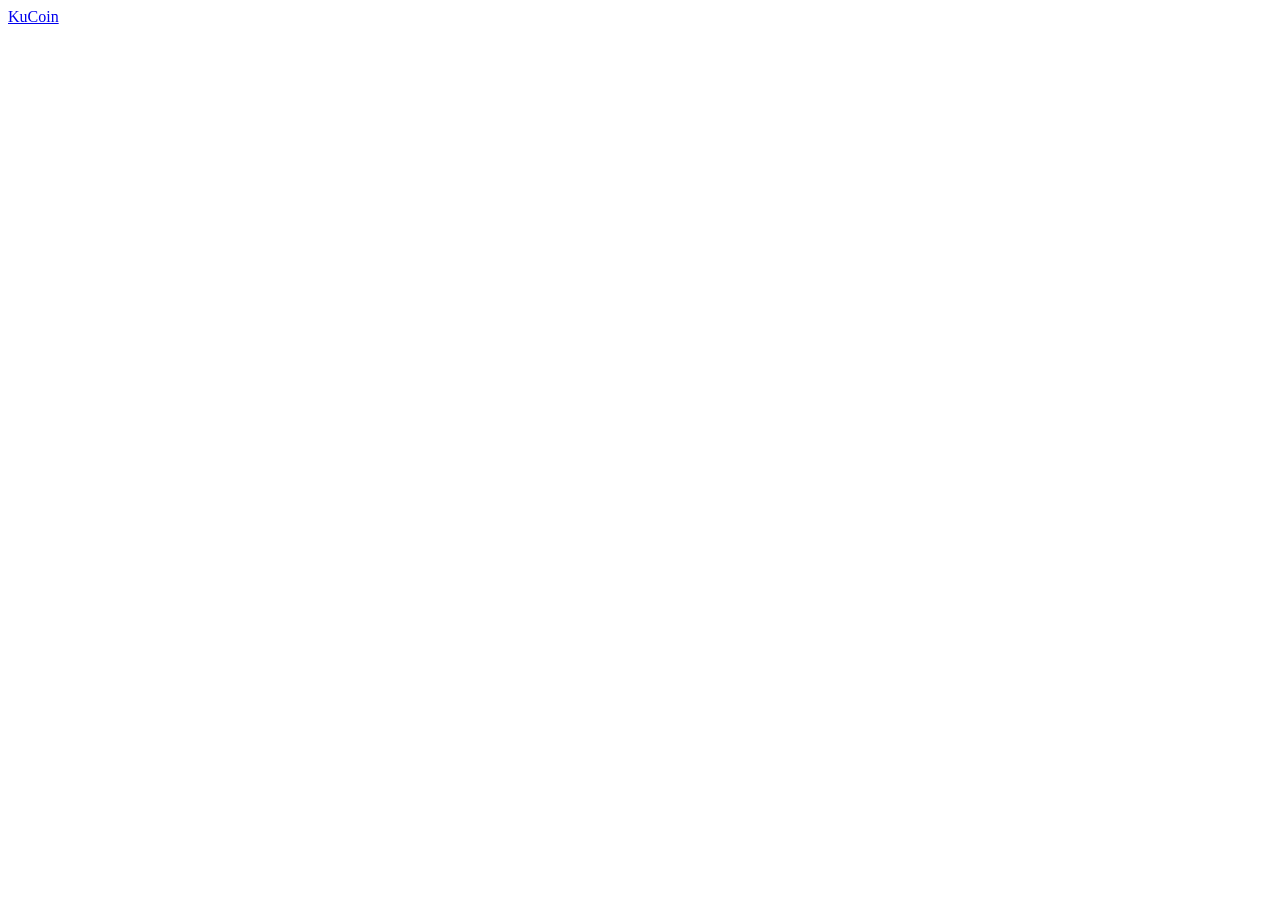
==== index.html @ d3960af5 "Index Page Created" ====
<!doctype html>
<html lang="en">
  <head>
    <meta charset="UTF-8" />
    <meta name="viewport" content="width=device-width, initial-scale=1.0" />
    <title>Document</title>
  </head>
  <body>
    <div><a href="KuCoin.html">KuCoin</a></div>
  </body>
</html>
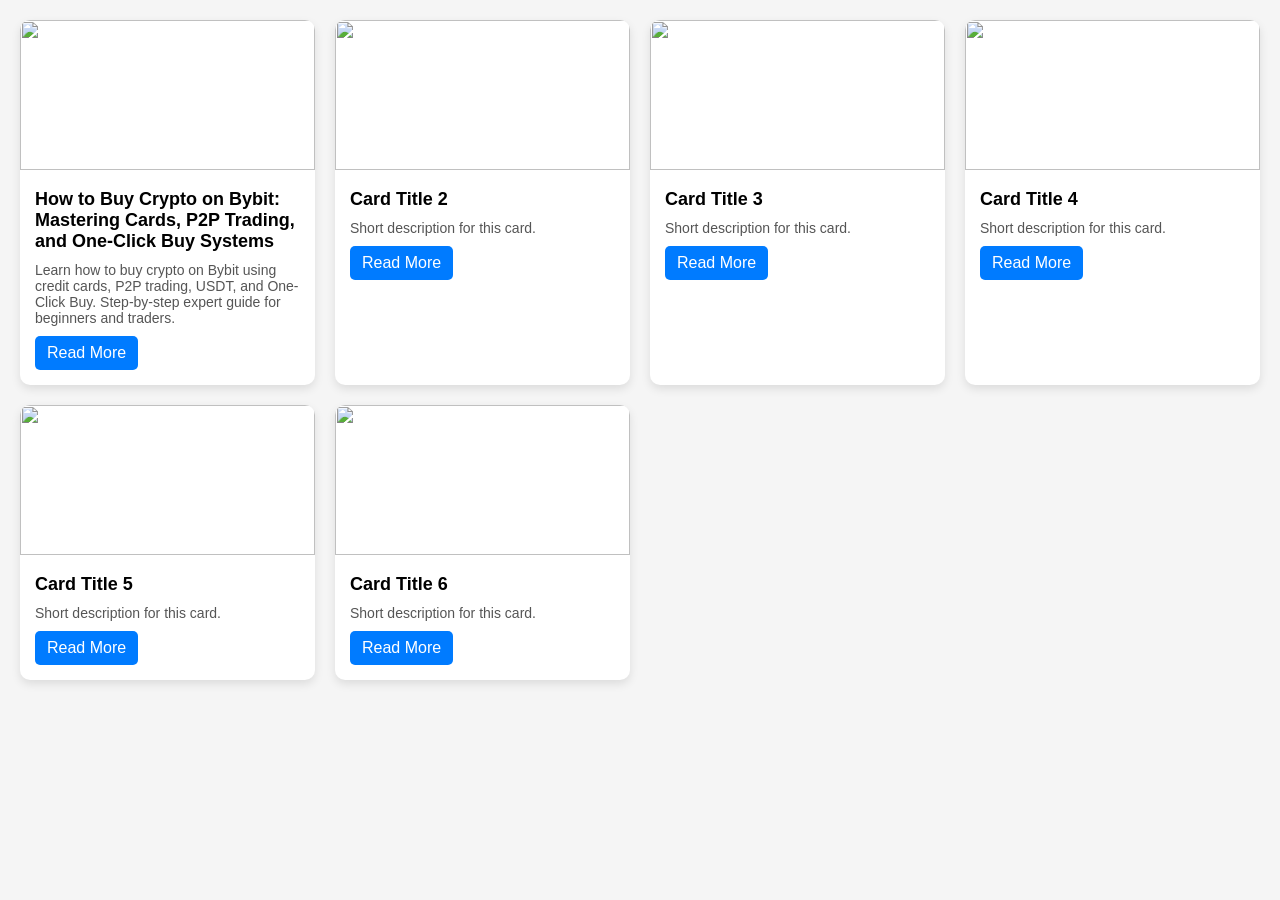
==== commit da18eef1: "Page Title Added" ====
--- a/index.html
+++ b/index.html
@@ -3,9 +3,133 @@
   <head>
     <meta charset="UTF-8" />
     <meta name="viewport" content="width=device-width, initial-scale=1.0" />
-    <title>Document</title>
+    <title>Crypto Accounts Reviews</title>
+    <style>
+      body {
+        font-family: Arial, sans-serif;
+        background: #f5f5f5;
+        margin: 0;
+        padding: 20px;
+      }
+
+      .container {
+        display: grid;
+        grid-template-columns: repeat(auto-fit, minmax(250px, 1fr));
+        gap: 20px;
+      }
+
+      .card {
+        background: #fff;
+        border-radius: 10px;
+        box-shadow: 0 4px 10px rgba(0, 0, 0, 0.1);
+        overflow: hidden;
+        transition: 0.3s;
+      }
+
+      .card:hover {
+        transform: translateY(-5px);
+      }
+
+      .card img {
+        width: 100%;
+        height: 150px;
+        object-fit: cover;
+      }
+
+      .card-content {
+        padding: 15px;
+      }
+
+      .card-title {
+        font-size: 18px;
+        font-weight: bold;
+        margin-bottom: 10px;
+      }
+
+      .card-text {
+        font-size: 14px;
+        color: #555;
+      }
+
+      .btn {
+        display: inline-block;
+        margin-top: 10px;
+        padding: 8px 12px;
+        background: #007bff;
+        color: white;
+        text-decoration: none;
+        border-radius: 5px;
+      }
+    </style>
   </head>
   <body>
-    <div><a href="KuCoin.html">KuCoin</a></div>
+    <div class="container">
+      <!-- Card 1 -->
+      <div class="card">
+        <img src="https://via.placeholder.com/300x150" alt="" />
+        <div class="card-content">
+          <div class="card-title">
+            How to Buy Crypto on Bybit: Mastering Cards, P2P Trading, and
+            One-Click Buy Systems
+          </div>
+          <div class="card-text">
+            Learn how to buy crypto on Bybit using credit cards, P2P trading,
+            USDT, and One-Click Buy. Step-by-step expert guide for beginners and
+            traders.
+          </div>
+          <a href="Bybit.html" class="btn">Read More</a>
+        </div>
+      </div>
+
+      <!-- Card 2 -->
+      <div class="card">
+        <img src="https://via.placeholder.com/300x150" alt="" />
+        <div class="card-content">
+          <div class="card-title">Card Title 2</div>
+          <div class="card-text">Short description for this card.</div>
+          <a href="#" class="btn">Read More</a>
+        </div>
+      </div>
+
+      <!-- Card 3 -->
+      <div class="card">
+        <img src="https://via.placeholder.com/300x150" alt="" />
+        <div class="card-content">
+          <div class="card-title">Card Title 3</div>
+          <div class="card-text">Short description for this card.</div>
+          <a href="#" class="btn">Read More</a>
+        </div>
+      </div>
+
+      <!-- Card 4 -->
+      <div class="card">
+        <img src="https://via.placeholder.com/300x150" alt="" />
+        <div class="card-content">
+          <div class="card-title">Card Title 4</div>
+          <div class="card-text">Short description for this card.</div>
+          <a href="#" class="btn">Read More</a>
+        </div>
+      </div>
+
+      <!-- Card 5 -->
+      <div class="card">
+        <img src="https://via.placeholder.com/300x150" alt="" />
+        <div class="card-content">
+          <div class="card-title">Card Title 5</div>
+          <div class="card-text">Short description for this card.</div>
+          <a href="#" class="btn">Read More</a>
+        </div>
+      </div>
+
+      <!-- Card 6 -->
+      <div class="card">
+        <img src="https://via.placeholder.com/300x150" alt="" />
+        <div class="card-content">
+          <div class="card-title">Card Title 6</div>
+          <div class="card-text">Short description for this card.</div>
+          <a href="#" class="btn">Read More</a>
+        </div>
+      </div>
+    </div>
   </body>
 </html>
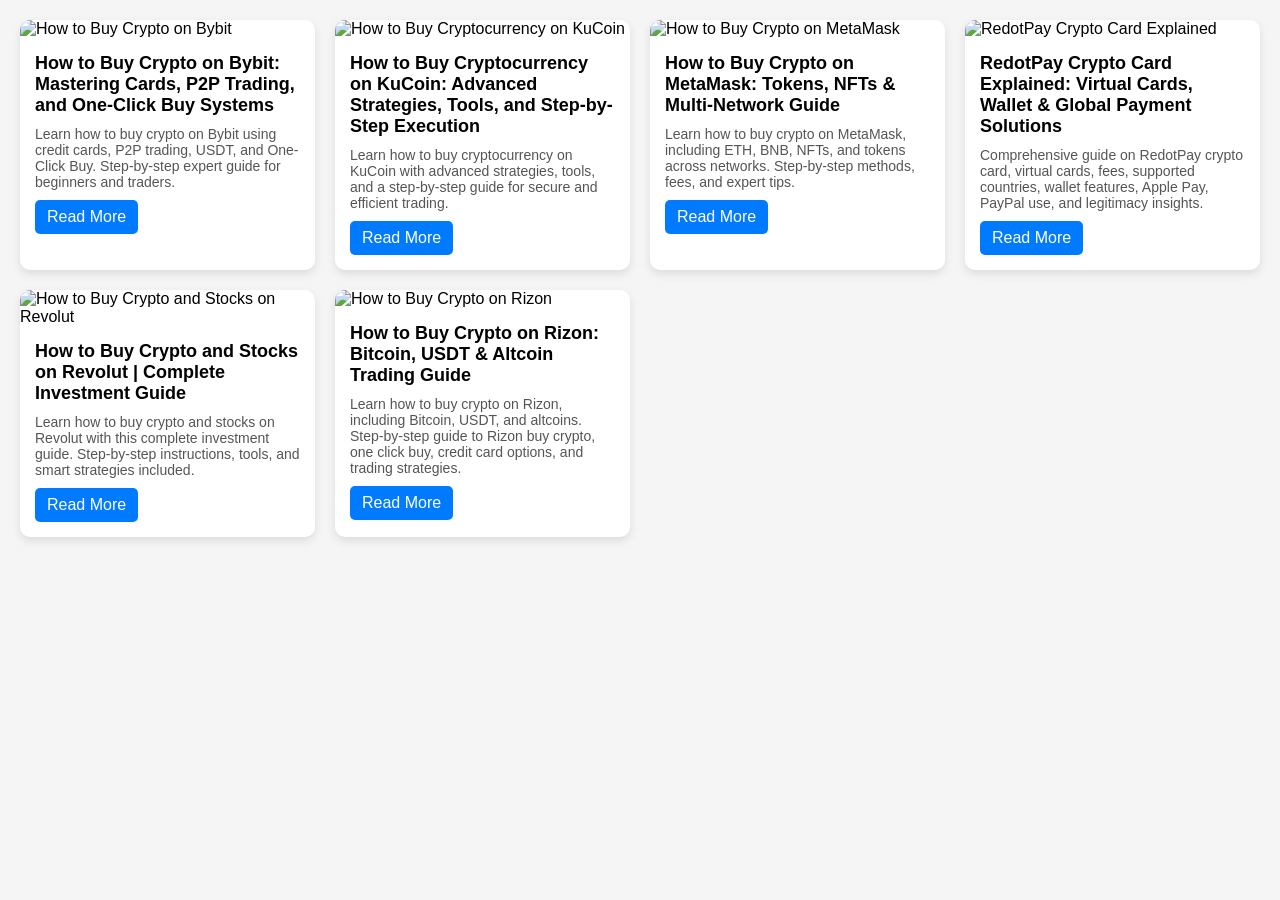
==== commit eee3be2e: "Button Style Addet" ====
--- a/index.html
+++ b/index.html
@@ -66,7 +66,10 @@
     <div class="container">
       <!-- Card 1 -->
       <div class="card">
-        <img src="https://via.placeholder.com/300x150" alt="" />
+        <img
+          src="https://res.cloudinary.com/dhizkvfur/image/upload/v1776523142/Bybit_infographic_explaining_how_to_buy_crypto_using_One-Click_Buy_card_payments_P2P_trading_and_USDT_conversion._jo9349.jpg"
+          alt="How to Buy Crypto on Bybit"
+        />
         <div class="card-content">
           <div class="card-title">
             How to Buy Crypto on Bybit: Mastering Cards, P2P Trading, and
@@ -83,51 +86,96 @@
 
       <!-- Card 2 -->
       <div class="card">
-        <img src="https://via.placeholder.com/300x150" alt="" />
+        <img
+          src="https://res.cloudinary.com/dhizkvfur/image/upload/v1777717334/KuCoin_P2P_infographic_showing_step-by-step_process_of_buying_crypto_using_bank_transfer_with_escrow_protection._x1jy1s.jpg"
+          alt="How to Buy Cryptocurrency on KuCoin"
+        />
         <div class="card-content">
-          <div class="card-title">Card Title 2</div>
-          <div class="card-text">Short description for this card.</div>
-          <a href="#" class="btn">Read More</a>
+          <div class="card-title">
+            How to Buy Cryptocurrency on KuCoin: Advanced Strategies, Tools, and
+            Step-by-Step Execution
+          </div>
+          <div class="card-text">
+            Learn how to buy cryptocurrency on KuCoin with advanced strategies,
+            tools, and a step-by-step guide for secure and efficient trading.
+          </div>
+          <a href="KuCoin.html" class="btn">Read More</a>
         </div>
       </div>
 
       <!-- Card 3 -->
       <div class="card">
-        <img src="https://via.placeholder.com/300x150" alt="" />
+        <img
+          src="https://res.cloudinary.com/dhizkvfur/image/upload/v1776667926/Infographic_explaining_how_to_buy_crypto_on_MetaMask_showing_wallet_interface_Ethereum_and_BNB_networks_token_swaps_fiat_gateways_and_DeFi_and_NFT_use_cases._raloyn.jpg"
+          alt="How to Buy Crypto on MetaMask"
+        />
         <div class="card-content">
-          <div class="card-title">Card Title 3</div>
-          <div class="card-text">Short description for this card.</div>
-          <a href="#" class="btn">Read More</a>
+          <div class="card-title">
+            How to Buy Crypto on MetaMask: Tokens, NFTs & Multi-Network Guide
+          </div>
+          <div class="card-text">
+            Learn how to buy crypto on MetaMask, including ETH, BNB, NFTs, and
+            tokens across networks. Step-by-step methods, fees, and expert tips.
+          </div>
+          <a href="MetaMask.html" class="btn">Read More</a>
         </div>
       </div>
 
       <!-- Card 4 -->
       <div class="card">
-        <img src="https://via.placeholder.com/300x150" alt="" />
+        <img
+          src="https://res.cloudinary.com/dhizkvfur/image/upload/v1776669712/Infographic_showing_RedotPay_crypto_card_system_with_wallet_integration_crypto_to_fiat_conversion_virtual_card_usage_and_global_payment_features._a5aoz1.jpg"
+          alt="RedotPay Crypto Card Explained"
+        />
         <div class="card-content">
-          <div class="card-title">Card Title 4</div>
-          <div class="card-text">Short description for this card.</div>
-          <a href="#" class="btn">Read More</a>
+          <div class="card-title">
+            RedotPay Crypto Card Explained: Virtual Cards, Wallet & Global
+            Payment Solutions
+          </div>
+          <div class="card-text">
+            Comprehensive guide on RedotPay crypto card, virtual cards, fees,
+            supported countries, wallet features, Apple Pay, PayPal use, and
+            legitimacy insights.
+          </div>
+          <a href="ReDotPay.html" class="btn">Read More</a>
         </div>
       </div>
 
       <!-- Card 5 -->
       <div class="card">
-        <img src="https://via.placeholder.com/300x150" alt="" />
+        <img
+          src="https://res.cloudinary.com/dhizkvfur/image/upload/v1776521632/Revolut_infographic_showing_how_to_buy_crypto_and_stocks_using_app-based_trading_with_instant_funding_and_asset_selection._umwfnf.jpg"
+          alt="How to Buy Crypto and Stocks on Revolut"
+        />
         <div class="card-content">
-          <div class="card-title">Card Title 5</div>
-          <div class="card-text">Short description for this card.</div>
-          <a href="#" class="btn">Read More</a>
+          <div class="card-title">
+            How to Buy Crypto and Stocks on Revolut | Complete Investment Guide
+          </div>
+          <div class="card-text">
+            Learn how to buy crypto and stocks on Revolut with this complete
+            investment guide. Step-by-step instructions, tools, and smart
+            strategies included.
+          </div>
+          <a href="Revolut.html" class="btn">Read More</a>
         </div>
       </div>
 
       <!-- Card 6 -->
       <div class="card">
-        <img src="https://via.placeholder.com/300x150" alt="" />
+        <img
+          src="https://res.cloudinary.com/dhizkvfur/image/upload/v1776524186/Rizon_infographic_showing_how_to_buy_crypto_using_one-click_buy_credit_card_payments_and_USDT_trading_system._tbkrqs.jpg"
+          alt="How to Buy Crypto on Rizon"
+        />
         <div class="card-content">
-          <div class="card-title">Card Title 6</div>
-          <div class="card-text">Short description for this card.</div>
-          <a href="#" class="btn">Read More</a>
+          <div class="card-title">
+            How to Buy Crypto on Rizon: Bitcoin, USDT & Altcoin Trading Guide
+          </div>
+          <div class="card-text">
+            Learn how to buy crypto on Rizon, including Bitcoin, USDT, and
+            altcoins. Step-by-step guide to Rizon buy crypto, one click buy,
+            credit card options, and trading strategies.
+          </div>
+          <a href="Rizon.html" class="btn">Read More</a>
         </div>
       </div>
     </div>
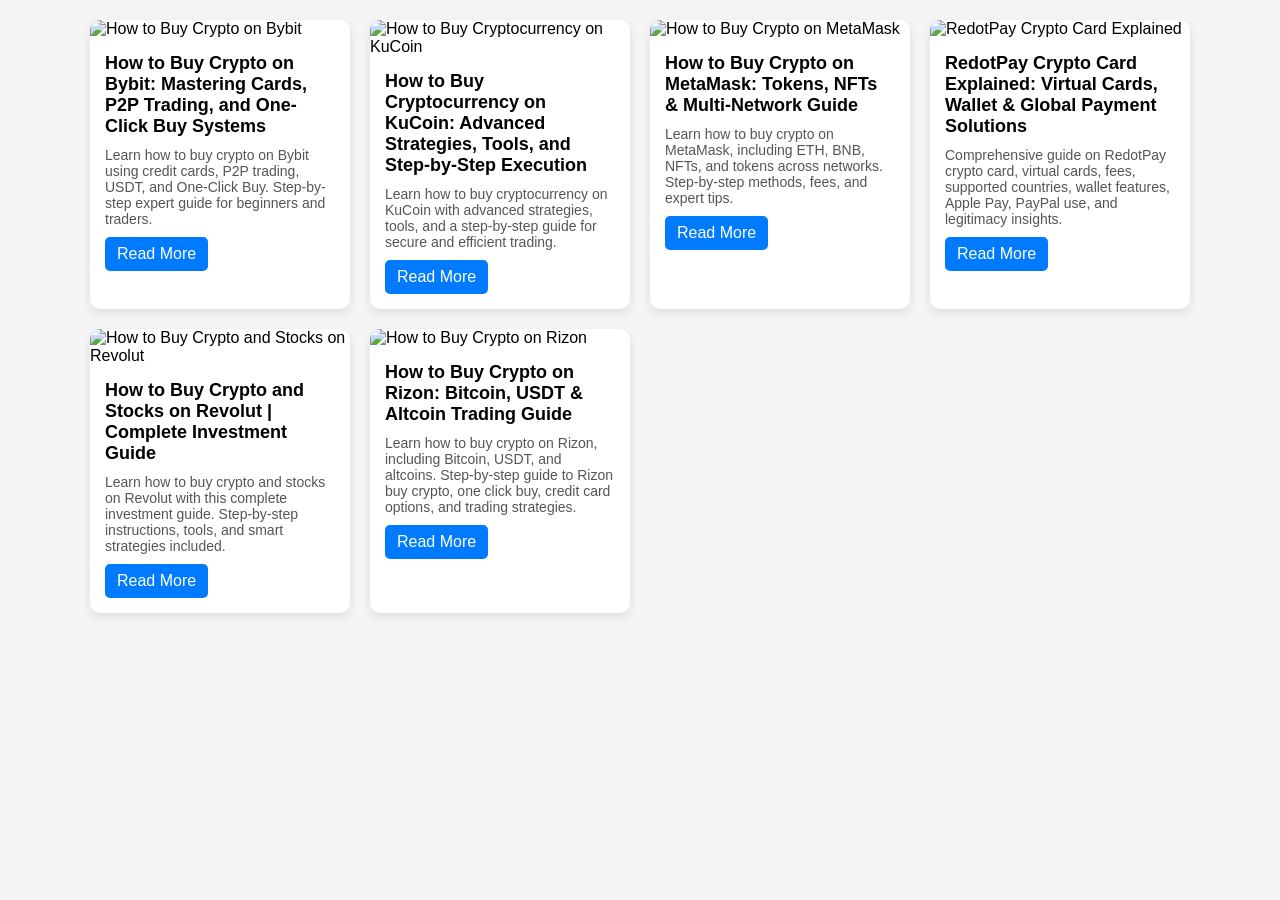
==== commit fa72e029: "Style Updated" ====
--- a/index.html
+++ b/index.html
@@ -4,63 +4,7 @@
     <meta charset="UTF-8" />
     <meta name="viewport" content="width=device-width, initial-scale=1.0" />
     <title>Crypto Accounts Reviews</title>
-    <style>
-      body {
-        font-family: Arial, sans-serif;
-        background: #f5f5f5;
-        margin: 0;
-        padding: 20px;
-      }
-
-      .container {
-        display: grid;
-        grid-template-columns: repeat(auto-fit, minmax(250px, 1fr));
-        gap: 20px;
-      }
-
-      .card {
-        background: #fff;
-        border-radius: 10px;
-        box-shadow: 0 4px 10px rgba(0, 0, 0, 0.1);
-        overflow: hidden;
-        transition: 0.3s;
-      }
-
-      .card:hover {
-        transform: translateY(-5px);
-      }
-
-      .card img {
-        width: 100%;
-        height: 150px;
-        object-fit: cover;
-      }
-
-      .card-content {
-        padding: 15px;
-      }
-
-      .card-title {
-        font-size: 18px;
-        font-weight: bold;
-        margin-bottom: 10px;
-      }
-
-      .card-text {
-        font-size: 14px;
-        color: #555;
-      }
-
-      .btn {
-        display: inline-block;
-        margin-top: 10px;
-        padding: 8px 12px;
-        background: #007bff;
-        color: white;
-        text-decoration: none;
-        border-radius: 5px;
-      }
-    </style>
+    <link rel="stylesheet" href="css/style.css" />
   </head>
   <body>
     <div class="container">
--- a/css/style.css
+++ b/css/style.css
@@ -0,0 +1,111 @@
+.container {
+  width: 100%;
+  padding-inline: 1.25rem;
+  margin-inline: auto;
+}
+@media (min-width: 576px) {
+  .container {
+    max-width: 540px;
+  }
+}
+@media (min-width: 768px) {
+  .container {
+    max-width: 720px;
+  }
+}
+@media (min-width: 992px) {
+  .container {
+    max-width: 960px;
+  }
+}
+@media (min-width: 1200px) {
+  .container {
+    max-width: 1140px;
+  }
+}
+@media (min-width: 1400px) {
+  .container {
+    max-width: 1320px;
+  }
+}
+
+* {
+  box-sizing: border-box;
+  margin: 0;
+  padding: 0;
+}
+*::before, *::after {
+  box-sizing: inherit;
+  margin: inherit;
+  padding: inherit;
+}
+
+body {
+  font-family: Arial, sans-serif;
+  background: #f5f5f5;
+  margin: 0;
+  padding: 1.25rem;
+}
+
+.container {
+  display: grid;
+  grid-template-columns: 1fr;
+  gap: 1.25rem;
+}
+@media screen and (min-width: 768px) {
+  .container {
+    grid-template-columns: repeat(2, minmax(250px, 1fr));
+  }
+}
+@media screen and (min-width: 992px) {
+  .container {
+    grid-template-columns: repeat(3, minmax(250px, 1fr));
+  }
+}
+@media screen and (min-width: 1200px) {
+  .container {
+    grid-template-columns: repeat(4, minmax(250px, 1fr));
+  }
+}
+
+.card {
+  background: #fff;
+  border-radius: 10px;
+  box-shadow: 0 4px 10px rgba(0, 0, 0, 0.1);
+  overflow: hidden;
+  transition: 0.3s;
+}
+.card img {
+  width: 100%;
+  height: 150px;
+  -o-object-fit: cover;
+     object-fit: cover;
+}
+.card:hover {
+  transform: translateY(-5px);
+}
+
+.card-content {
+  padding: 15px;
+}
+
+.card-title {
+  font-size: 18px;
+  font-weight: bold;
+  margin-bottom: 10px;
+}
+
+.card-text {
+  font-size: 14px;
+  color: #555;
+}
+
+.btn {
+  display: inline-block;
+  margin-top: 10px;
+  padding: 8px 12px;
+  background: #007bff;
+  color: white;
+  text-decoration: none;
+  border-radius: 5px;
+}
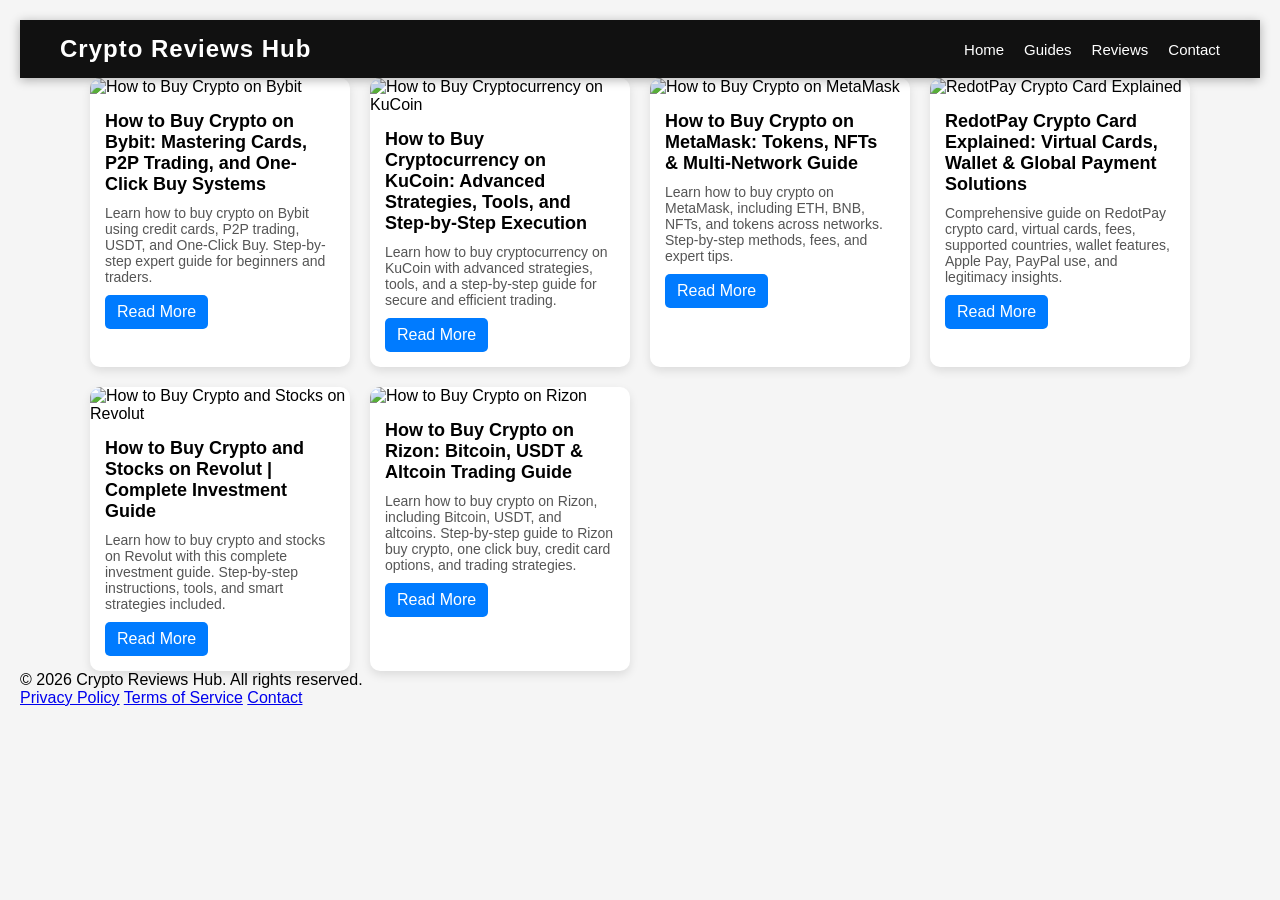
==== commit d5c2fcc2: "Added Header and Footer" ====
--- a/index.html
+++ b/index.html
@@ -7,121 +7,155 @@
     <link rel="stylesheet" href="css/style.css" />
   </head>
   <body>
-    <div class="container">
-      <!-- Card 1 -->
-      <div class="card">
-        <img
-          src="https://res.cloudinary.com/dhizkvfur/image/upload/v1776523142/Bybit_infographic_explaining_how_to_buy_crypto_using_One-Click_Buy_card_payments_P2P_trading_and_USDT_conversion._jo9349.jpg"
-          alt="How to Buy Crypto on Bybit"
-        />
-        <div class="card-content">
-          <div class="card-title">
-            How to Buy Crypto on Bybit: Mastering Cards, P2P Trading, and
-            One-Click Buy Systems
-          </div>
-          <div class="card-text">
-            Learn how to buy crypto on Bybit using credit cards, P2P trading,
-            USDT, and One-Click Buy. Step-by-step expert guide for beginners and
-            traders.
-          </div>
-          <a href="Bybit.html" class="btn">Read More</a>
+    <header class="site-header">
+      <div class="header-container">
+        <h1 class="logo">Crypto Reviews Hub</h1>
+        <nav class="nav">
+          <a href="#">Home</a>
+          <a href="#">Guides</a>
+          <a href="#">Reviews</a>
+          <a href="#">Contact</a>
+        </nav>
+      </div>
+    </header>
+    <main>
+      <section>
+        <div class="container">
+          <!-- Card 1 -->
+          <article class="card">
+            <img
+              src="https://res.cloudinary.com/dhizkvfur/image/upload/v1776523142/Bybit_infographic_explaining_how_to_buy_crypto_using_One-Click_Buy_card_payments_P2P_trading_and_USDT_conversion._jo9349.jpg"
+              alt="How to Buy Crypto on Bybit"
+            />
+            <div class="card-content">
+              <h3 class="card-title">
+                How to Buy Crypto on Bybit: Mastering Cards, P2P Trading, and
+                One-Click Buy Systems
+              </h3>
+              <div class="card-text">
+                Learn how to buy crypto on Bybit using credit cards, P2P
+                trading, USDT, and One-Click Buy. Step-by-step expert guide for
+                beginners and traders.
+              </div>
+              <a href="Bybit.html" class="btn">Read More</a>
+            </div>
+          </article>
+
+          <!-- Card 2 -->
+          <article class="card">
+            <img
+              src="https://res.cloudinary.com/dhizkvfur/image/upload/v1777717334/KuCoin_P2P_infographic_showing_step-by-step_process_of_buying_crypto_using_bank_transfer_with_escrow_protection._x1jy1s.jpg"
+              alt="How to Buy Cryptocurrency on KuCoin"
+            />
+            <div class="card-content">
+              <h3 class="card-title">
+                How to Buy Cryptocurrency on KuCoin: Advanced Strategies, Tools,
+                and Step-by-Step Execution
+              </h3>
+              <div class="card-text">
+                Learn how to buy cryptocurrency on KuCoin with advanced
+                strategies, tools, and a step-by-step guide for secure and
+                efficient trading.
+              </div>
+              <a href="KuCoin.html" class="btn">Read More</a>
+            </div>
+          </article>
+
+          <!-- Card 3 -->
+          <article class="card">
+            <img
+              src="https://res.cloudinary.com/dhizkvfur/image/upload/v1776667926/Infographic_explaining_how_to_buy_crypto_on_MetaMask_showing_wallet_interface_Ethereum_and_BNB_networks_token_swaps_fiat_gateways_and_DeFi_and_NFT_use_cases._raloyn.jpg"
+              alt="How to Buy Crypto on MetaMask"
+            />
+            <div class="card-content">
+              <h3 class="card-title">
+                How to Buy Crypto on MetaMask: Tokens, NFTs & Multi-Network
+                Guide
+              </h3>
+              <div class="card-text">
+                Learn how to buy crypto on MetaMask, including ETH, BNB, NFTs,
+                and tokens across networks. Step-by-step methods, fees, and
+                expert tips.
+              </div>
+              <a href="MetaMask.html" class="btn">Read More</a>
+            </div>
+          </article>
+
+          <!-- Card 4 -->
+          <article class="card">
+            <img
+              src="https://res.cloudinary.com/dhizkvfur/image/upload/v1776669712/Infographic_showing_RedotPay_crypto_card_system_with_wallet_integration_crypto_to_fiat_conversion_virtual_card_usage_and_global_payment_features._a5aoz1.jpg"
+              alt="RedotPay Crypto Card Explained"
+            />
+            <div class="card-content">
+              <h3 class="card-title">
+                RedotPay Crypto Card Explained: Virtual Cards, Wallet & Global
+                Payment Solutions
+              </h3>
+              <div class="card-text">
+                Comprehensive guide on RedotPay crypto card, virtual cards,
+                fees, supported countries, wallet features, Apple Pay, PayPal
+                use, and legitimacy insights.
+              </div>
+              <a href="ReDotPay.html" class="btn">Read More</a>
+            </div>
+          </article>
+
+          <!-- Card 5 -->
+          <article class="card">
+            <img
+              src="https://res.cloudinary.com/dhizkvfur/image/upload/v1776521632/Revolut_infographic_showing_how_to_buy_crypto_and_stocks_using_app-based_trading_with_instant_funding_and_asset_selection._umwfnf.jpg"
+              alt="How to Buy Crypto and Stocks on Revolut"
+            />
+            <div class="card-content">
+              <h3 class="card-title">
+                How to Buy Crypto and Stocks on Revolut | Complete Investment
+                Guide
+              </h3>
+              <div class="card-text">
+                Learn how to buy crypto and stocks on Revolut with this complete
+                investment guide. Step-by-step instructions, tools, and smart
+                strategies included.
+              </div>
+              <a href="Revolut.html" class="btn">Read More</a>
+            </div>
+          </article>
+
+          <!-- Card 6 -->
+          <article class="card">
+            <figure>
+              <img
+                src="https://res.cloudinary.com/dhizkvfur/image/upload/v1776524186/Rizon_infographic_showing_how_to_buy_crypto_using_one-click_buy_credit_card_payments_and_USDT_trading_system._tbkrqs.jpg"
+                alt="How to Buy Crypto on Rizon"
+              />
+            </figure>
+            <div class="card-content">
+              <h3 class="card-title">
+                How to Buy Crypto on Rizon: Bitcoin, USDT & Altcoin Trading
+                Guide
+              </h3>
+              <div class="card-text">
+                Learn how to buy crypto on Rizon, including Bitcoin, USDT, and
+                altcoins. Step-by-step guide to Rizon buy crypto, one click buy,
+                credit card options, and trading strategies.
+              </div>
+              <a href="Rizon.html" class="btn">Read More</a>
+            </div>
+          </article>
+        </div>
+      </section>
+    </main>
+
+    <!-- Footer -->
+    <footer class="site-footer">
+      <div class="footer-container">
+        <p>&copy; 2026 Crypto Reviews Hub. All rights reserved.</p>
+        <div class="footer-links">
+          <a href="#">Privacy Policy</a>
+          <a href="#">Terms of Service</a>
+          <a href="#">Contact</a>
         </div>
       </div>
-
-      <!-- Card 2 -->
-      <div class="card">
-        <img
-          src="https://res.cloudinary.com/dhizkvfur/image/upload/v1777717334/KuCoin_P2P_infographic_showing_step-by-step_process_of_buying_crypto_using_bank_transfer_with_escrow_protection._x1jy1s.jpg"
-          alt="How to Buy Cryptocurrency on KuCoin"
-        />
-        <div class="card-content">
-          <div class="card-title">
-            How to Buy Cryptocurrency on KuCoin: Advanced Strategies, Tools, and
-            Step-by-Step Execution
-          </div>
-          <div class="card-text">
-            Learn how to buy cryptocurrency on KuCoin with advanced strategies,
-            tools, and a step-by-step guide for secure and efficient trading.
-          </div>
-          <a href="KuCoin.html" class="btn">Read More</a>
-        </div>
-      </div>
-
-      <!-- Card 3 -->
-      <div class="card">
-        <img
-          src="https://res.cloudinary.com/dhizkvfur/image/upload/v1776667926/Infographic_explaining_how_to_buy_crypto_on_MetaMask_showing_wallet_interface_Ethereum_and_BNB_networks_token_swaps_fiat_gateways_and_DeFi_and_NFT_use_cases._raloyn.jpg"
-          alt="How to Buy Crypto on MetaMask"
-        />
-        <div class="card-content">
-          <div class="card-title">
-            How to Buy Crypto on MetaMask: Tokens, NFTs & Multi-Network Guide
-          </div>
-          <div class="card-text">
-            Learn how to buy crypto on MetaMask, including ETH, BNB, NFTs, and
-            tokens across networks. Step-by-step methods, fees, and expert tips.
-          </div>
-          <a href="MetaMask.html" class="btn">Read More</a>
-        </div>
-      </div>
-
-      <!-- Card 4 -->
-      <div class="card">
-        <img
-          src="https://res.cloudinary.com/dhizkvfur/image/upload/v1776669712/Infographic_showing_RedotPay_crypto_card_system_with_wallet_integration_crypto_to_fiat_conversion_virtual_card_usage_and_global_payment_features._a5aoz1.jpg"
-          alt="RedotPay Crypto Card Explained"
-        />
-        <div class="card-content">
-          <div class="card-title">
-            RedotPay Crypto Card Explained: Virtual Cards, Wallet & Global
-            Payment Solutions
-          </div>
-          <div class="card-text">
-            Comprehensive guide on RedotPay crypto card, virtual cards, fees,
-            supported countries, wallet features, Apple Pay, PayPal use, and
-            legitimacy insights.
-          </div>
-          <a href="ReDotPay.html" class="btn">Read More</a>
-        </div>
-      </div>
-
-      <!-- Card 5 -->
-      <div class="card">
-        <img
-          src="https://res.cloudinary.com/dhizkvfur/image/upload/v1776521632/Revolut_infographic_showing_how_to_buy_crypto_and_stocks_using_app-based_trading_with_instant_funding_and_asset_selection._umwfnf.jpg"
-          alt="How to Buy Crypto and Stocks on Revolut"
-        />
-        <div class="card-content">
-          <div class="card-title">
-            How to Buy Crypto and Stocks on Revolut | Complete Investment Guide
-          </div>
-          <div class="card-text">
-            Learn how to buy crypto and stocks on Revolut with this complete
-            investment guide. Step-by-step instructions, tools, and smart
-            strategies included.
-          </div>
-          <a href="Revolut.html" class="btn">Read More</a>
-        </div>
-      </div>
-
-      <!-- Card 6 -->
-      <div class="card">
-        <img
-          src="https://res.cloudinary.com/dhizkvfur/image/upload/v1776524186/Rizon_infographic_showing_how_to_buy_crypto_using_one-click_buy_credit_card_payments_and_USDT_trading_system._tbkrqs.jpg"
-          alt="How to Buy Crypto on Rizon"
-        />
-        <div class="card-content">
-          <div class="card-title">
-            How to Buy Crypto on Rizon: Bitcoin, USDT & Altcoin Trading Guide
-          </div>
-          <div class="card-text">
-            Learn how to buy crypto on Rizon, including Bitcoin, USDT, and
-            altcoins. Step-by-step guide to Rizon buy crypto, one click buy,
-            credit card options, and trading strategies.
-          </div>
-          <a href="Rizon.html" class="btn">Read More</a>
-        </div>
-      </div>
-    </div>
+    </footer>
   </body>
 </html>
--- a/css/style.css
+++ b/css/style.css
@@ -68,6 +68,73 @@
   }
 }
 
+.site-header {
+  background: #111;
+  color: #fff;
+  position: sticky;
+  top: 0;
+  z-index: 1000;
+  box-shadow: 0 2px 10px rgba(0, 0, 0, 0.3);
+}
+.site-header .header-container {
+  max-width: 1200px;
+  margin: 0 auto;
+  padding: 15px 20px;
+  display: flex;
+  justify-content: space-between;
+  align-items: center;
+}
+.site-header .logo {
+  font-size: 24px;
+  font-weight: 700;
+  letter-spacing: 1px;
+  cursor: pointer;
+}
+.site-header .logo:hover {
+  color: #00c896;
+}
+.site-header .nav {
+  display: flex;
+  align-items: center;
+}
+.site-header .nav a {
+  color: #fff;
+  text-decoration: none;
+  margin-left: 20px;
+  font-size: 15px;
+  position: relative;
+  transition: color 0.3s ease;
+}
+.site-header .nav a::after {
+  content: "";
+  position: absolute;
+  bottom: -5px;
+  left: 0;
+  width: 0%;
+  height: 2px;
+  background: #00c896;
+  transition: width 0.3s ease;
+}
+.site-header .nav a:hover {
+  color: #00c896;
+}
+.site-header .nav a:hover::after {
+  width: 100%;
+}
+
+@media (max-width: 768px) {
+  .site-header .header-container {
+    flex-direction: column;
+    align-items: flex-start;
+  }
+  .site-header .nav {
+    margin-top: 10px;
+    flex-wrap: wrap;
+  }
+  .site-header .nav a {
+    margin: 10px 10px 0 0;
+  }
+}
 .card {
   background: #fff;
   border-radius: 10px;
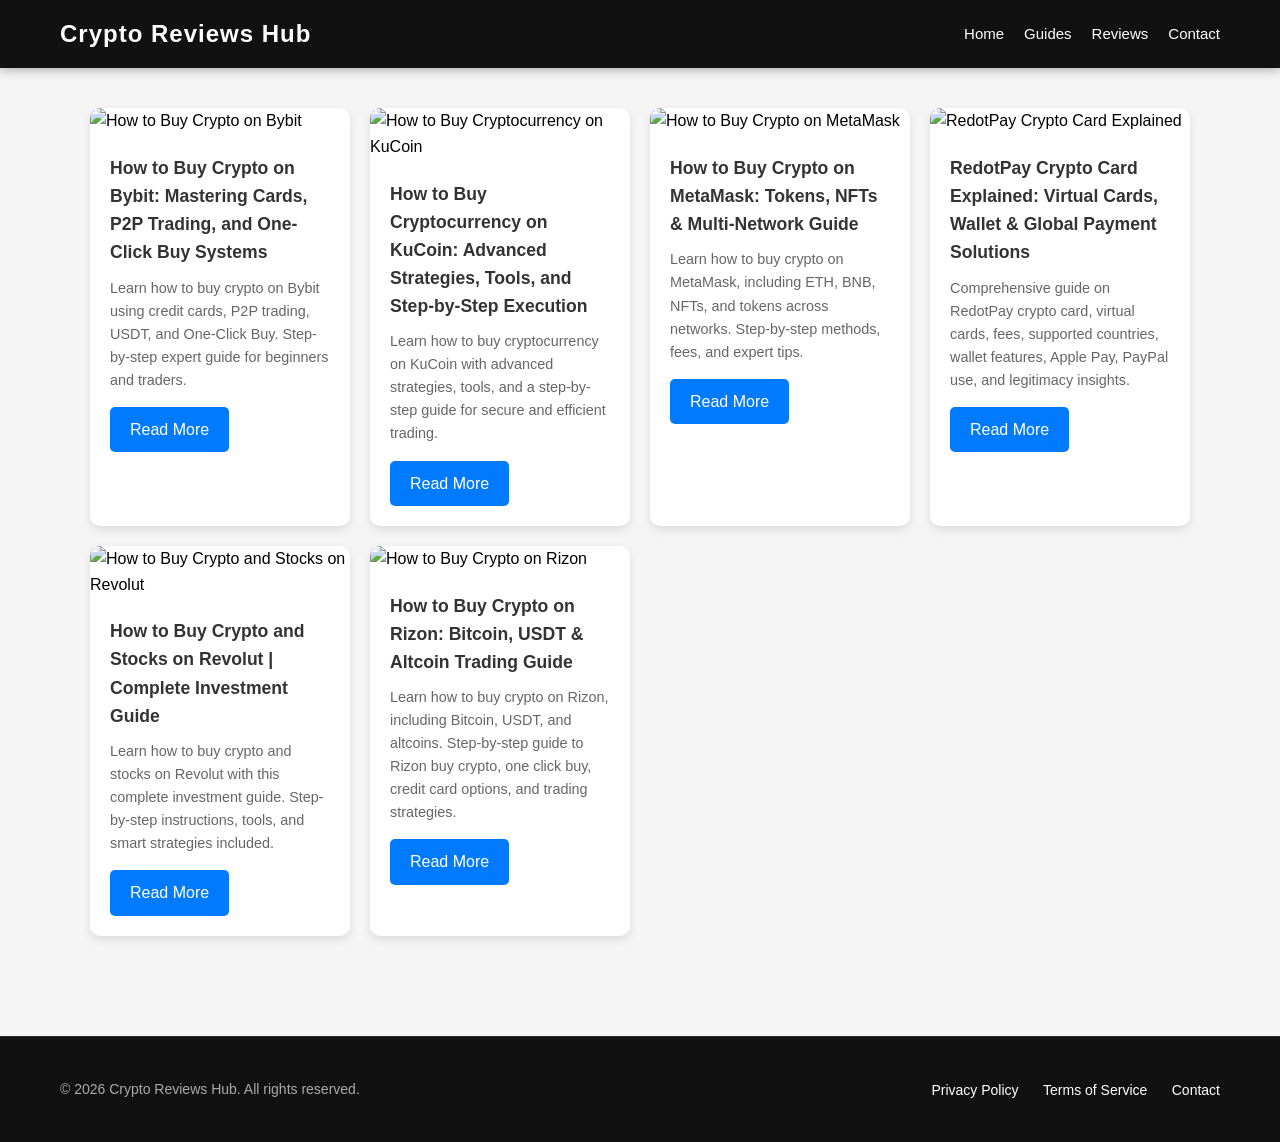
==== commit 59967494: "Style Updated" ====
--- a/index.html
+++ b/index.html
@@ -18,7 +18,7 @@
         </nav>
       </div>
     </header>
-    <main>
+    <main class="main-content">
       <section>
         <div class="container">
           <!-- Card 1 -->
--- a/css/style.css
+++ b/css/style.css
@@ -1,70 +1,64 @@
+* {
+  box-sizing: border-box;
+  margin: 0;
+  padding: 0;
+}
+*::before, *::after {
+  box-sizing: inherit;
+}
+
+body {
+  font-family: Arial, sans-serif;
+  background: #f5f5f5;
+  line-height: 1.6;
+}
+
 .container {
   width: 100%;
   padding-inline: 1.25rem;
   margin-inline: auto;
-}
-@media (min-width: 576px) {
-  .container {
-    max-width: 540px;
-  }
-}
-@media (min-width: 768px) {
-  .container {
-    max-width: 720px;
-  }
-}
-@media (min-width: 992px) {
-  .container {
-    max-width: 960px;
-  }
-}
-@media (min-width: 1200px) {
-  .container {
-    max-width: 1140px;
-  }
-}
-@media (min-width: 1400px) {
-  .container {
-    max-width: 1320px;
-  }
-}
-
-* {
-  box-sizing: border-box;
-  margin: 0;
-  padding: 0;
-}
-*::before, *::after {
-  box-sizing: inherit;
-  margin: inherit;
-  padding: inherit;
-}
-
-body {
-  font-family: Arial, sans-serif;
-  background: #f5f5f5;
-  margin: 0;
-  padding: 1.25rem;
-}
-
-.container {
   display: grid;
   grid-template-columns: 1fr;
   gap: 1.25rem;
 }
+@media (min-width: 576px) {
+  .container {
+    max-width: 540px;
+  }
+}
+@media (min-width: 768px) {
+  .container {
+    max-width: 720px;
+  }
+}
+@media (min-width: 992px) {
+  .container {
+    max-width: 960px;
+  }
+}
+@media (min-width: 1200px) {
+  .container {
+    max-width: 1140px;
+  }
+}
+@media (min-width: 1400px) {
+  .container {
+    max-width: 1320px;
+  }
+}
 @media screen and (min-width: 768px) {
   .container {
-    grid-template-columns: repeat(2, minmax(250px, 1fr));
+    grid-template-columns: repeat(2, 1fr);
   }
 }
 @media screen and (min-width: 992px) {
   .container {
-    grid-template-columns: repeat(3, minmax(250px, 1fr));
+    grid-template-columns: repeat(3, 1fr);
   }
 }
 @media screen and (min-width: 1200px) {
   .container {
-    grid-template-columns: repeat(4, minmax(250px, 1fr));
+    grid-template-columns: repeat(4, 1fr);
   }
 }
 
@@ -88,14 +82,13 @@
   font-size: 24px;
   font-weight: 700;
   letter-spacing: 1px;
-  cursor: pointer;
+  transition: color 0.3s;
 }
 .site-header .logo:hover {
   color: #00c896;
 }
 .site-header .nav {
   display: flex;
-  align-items: center;
 }
 .site-header .nav a {
   color: #fff;
@@ -103,7 +96,7 @@
   margin-left: 20px;
   font-size: 15px;
   position: relative;
-  transition: color 0.3s ease;
+  transition: color 0.3s;
 }
 .site-header .nav a::after {
   content: "";
@@ -113,7 +106,7 @@
   width: 0%;
   height: 2px;
   background: #00c896;
-  transition: width 0.3s ease;
+  transition: width 0.3s;
 }
 .site-header .nav a:hover {
   color: #00c896;
@@ -122,57 +115,105 @@
   width: 100%;
 }
 
-@media (max-width: 768px) {
-  .site-header .header-container {
-    flex-direction: column;
-    align-items: flex-start;
-  }
-  .site-header .nav {
-    margin-top: 10px;
-    flex-wrap: wrap;
-  }
-  .site-header .nav a {
-    margin: 10px 10px 0 0;
-  }
-}
+main {
+  display: block;
+  padding-top: 40px;
+  padding-bottom: 40px;
+}
+
 .card {
   background: #fff;
   border-radius: 10px;
   box-shadow: 0 4px 10px rgba(0, 0, 0, 0.1);
   overflow: hidden;
-  transition: 0.3s;
+  transition: transform 0.3s ease, box-shadow 0.3s ease;
 }
 .card img {
   width: 100%;
-  height: 150px;
+  height: 180px;
   -o-object-fit: cover;
      object-fit: cover;
 }
 .card:hover {
-  transform: translateY(-5px);
+  transform: translateY(-8px);
+  box-shadow: 0 8px 20px rgba(0, 0, 0, 0.15);
 }
 
 .card-content {
-  padding: 15px;
+  padding: 20px;
 }
 
 .card-title {
-  font-size: 18px;
+  font-size: 1.1rem;
   font-weight: bold;
   margin-bottom: 10px;
+  color: #333;
 }
 
 .card-text {
-  font-size: 14px;
-  color: #555;
+  font-size: 0.9rem;
+  color: #666;
+  margin-bottom: 15px;
 }
 
 .btn {
   display: inline-block;
-  margin-top: 10px;
-  padding: 8px 12px;
+  padding: 10px 20px;
   background: #007bff;
   color: white;
   text-decoration: none;
   border-radius: 5px;
+  transition: background 0.3s;
+}
+.btn:hover {
+  background: rgb(0, 98.4, 204);
+}
+
+.site-footer {
+  background: #111;
+  color: #fff;
+  padding: 40px 0;
+  margin-top: 60px;
+  border-top: 1px solid rgba(255, 255, 255, 0.1);
+}
+.site-footer .footer-container {
+  max-width: 1200px;
+  margin: 0 auto;
+  padding: 0 20px;
+  display: flex;
+  justify-content: space-between;
+  align-items: center;
+  flex-wrap: wrap;
+}
+.site-footer p {
+  font-size: 14px;
+  color: #aaa;
+}
+.site-footer .footer-links a {
+  color: #fff;
+  text-decoration: none;
+  margin-left: 20px;
+  font-size: 14px;
+  transition: color 0.3s;
+}
+.site-footer .footer-links a:hover {
+  color: #00c896;
+}
+
+@media (max-width: 768px) {
+  .site-header .header-container {
+    flex-direction: column;
+    gap: 15px;
+  }
+  .site-header .nav {
+    margin-left: 0;
+  }
+  .site-header .nav a {
+    margin: 0 10px;
+  }
+  .site-footer .footer-container {
+    flex-direction: column;
+    text-align: center;
+    gap: 20px;
+  }
 }
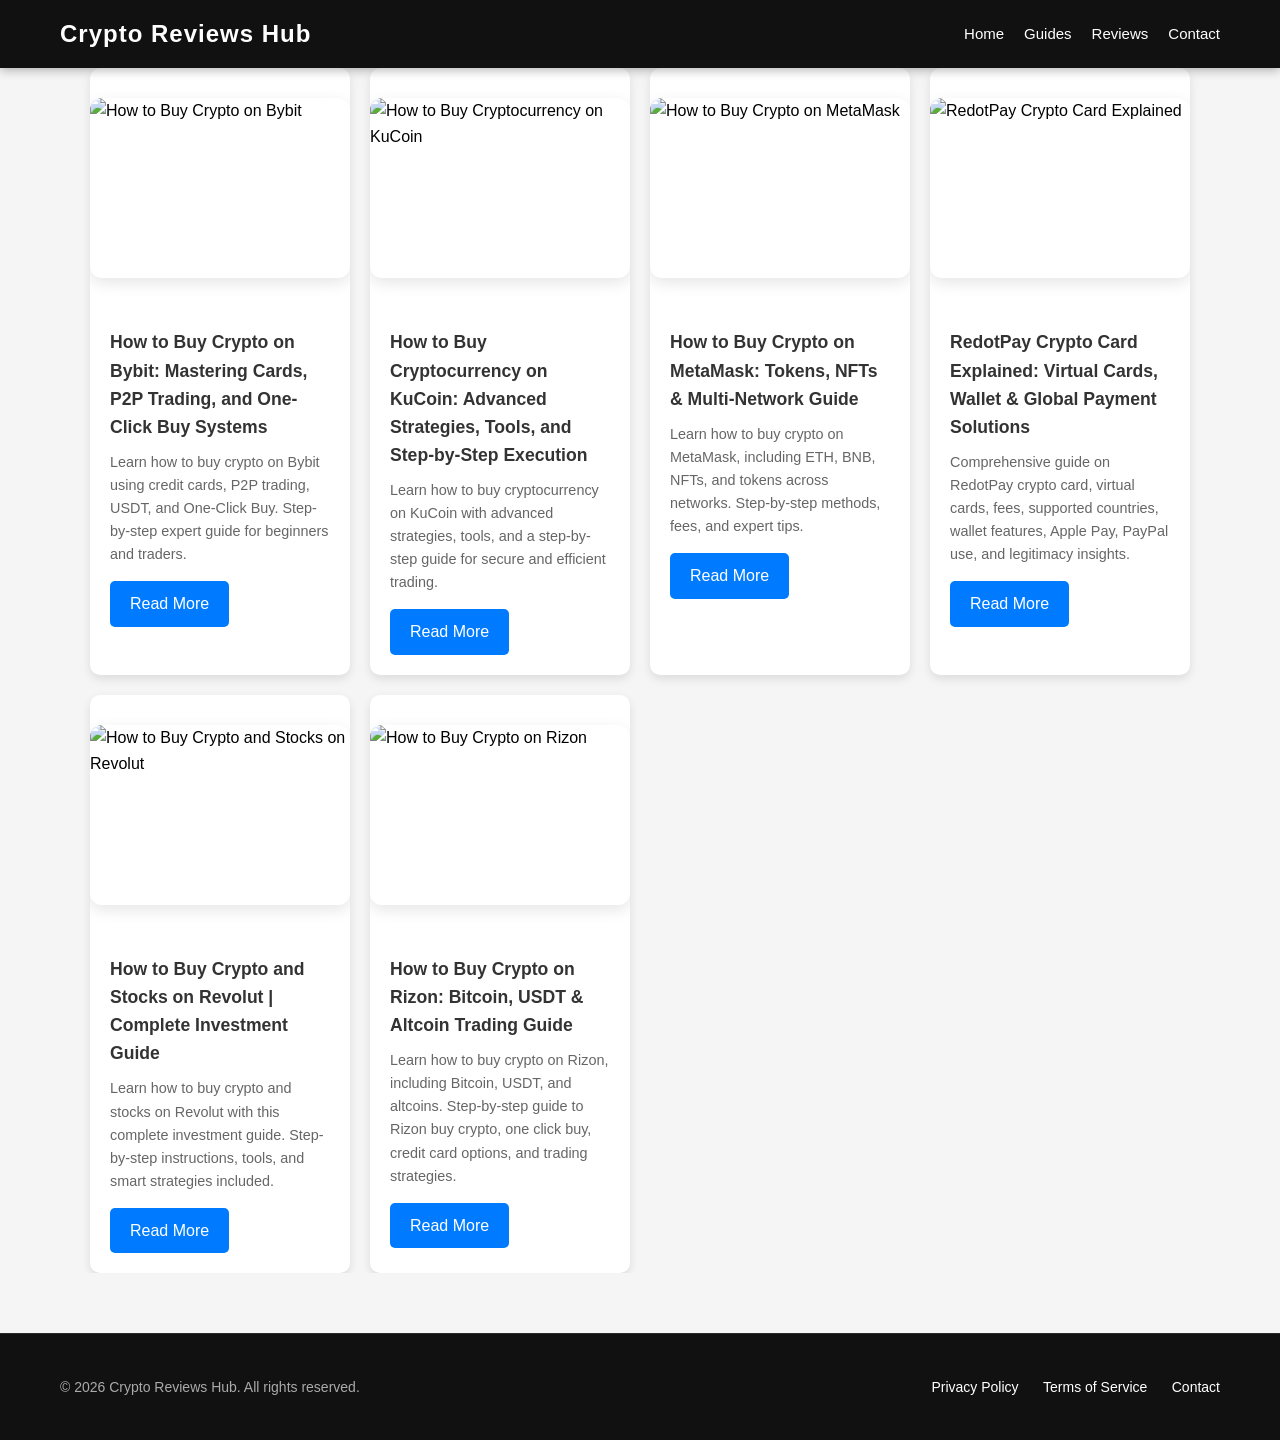
==== commit 44126d8b: "Menu Home Link Added" ====
--- a/index.html
+++ b/index.html
@@ -11,7 +11,9 @@
       <div class="header-container">
         <h1 class="logo">Crypto Reviews Hub</h1>
         <nav class="nav">
-          <a href="#">Home</a>
+          <a href="https://abdulhamidk4.github.io/buy-crypto-accounts-reviews/"
+            >Home</a
+          >
           <a href="#">Guides</a>
           <a href="#">Reviews</a>
           <a href="#">Contact</a>
--- a/css/style.css
+++ b/css/style.css
@@ -69,14 +69,6 @@
   top: 0;
   z-index: 1000;
   box-shadow: 0 2px 10px rgba(0, 0, 0, 0.3);
-}
-.site-header .header-container {
-  max-width: 1200px;
-  margin: 0 auto;
-  padding: 15px 20px;
-  display: flex;
-  justify-content: space-between;
-  align-items: center;
 }
 .site-header .logo {
   font-size: 24px;
@@ -115,10 +107,67 @@
   width: 100%;
 }
 
+.header-container {
+  max-width: 1200px;
+  margin: 0 auto;
+  padding: 15px 20px;
+  display: flex;
+  justify-content: space-between;
+  align-items: center;
+}
+
+.main-container {
+  max-width: 1200px;
+  margin: 0 auto;
+  padding: 30px 20px 40px;
+  display: block;
+}
+
+article h1 {
+  font-size: 2.5rem;
+  margin-bottom: 20px;
+  line-height: 1.2;
+  color: #111;
+}
+article h2 {
+  font-size: 1.8rem;
+  margin-top: 30px;
+  margin-bottom: 15px;
+  color: #222;
+  border-left: 5px solid #00c896;
+  padding-left: 15px;
+}
+article p {
+  margin-bottom: 15px;
+  font-size: 1rem;
+  color: #444;
+}
+article ul {
+  margin-left: 25px;
+  margin-bottom: 20px;
+  list-style-type: disc;
+}
+article ul li {
+  margin-bottom: 8px;
+}
+article strong {
+  color: #000;
+}
+
+article img {
+  width: 100%;
+  max-width: 800px;
+  height: auto;
+  display: block;
+  margin: 30px auto;
+  border-radius: 12px;
+  box-shadow: 0 5px 15px rgba(0, 0, 0, 0.1);
+}
+
 main {
   display: block;
-  padding-top: 40px;
-  padding-bottom: 40px;
+  width: 100%;
+  overflow: hidden;
 }
 
 .card {
@@ -201,7 +250,7 @@
 }
 
 @media (max-width: 768px) {
-  .site-header .header-container {
+  .header-container {
     flex-direction: column;
     gap: 15px;
   }
@@ -216,4 +265,20 @@
     text-align: center;
     gap: 20px;
   }
+}
+.cta-btn {
+  display: block;
+  margin: 20px auto;
+  width: -moz-fit-content;
+  width: fit-content;
+  padding: 12px 24px;
+  background-color: #ff6a00;
+  color: white;
+  text-decoration: none;
+  border-radius: 6px;
+  font-weight: bold;
+  transition: background 0.3s ease;
+}
+.cta-btn:hover {
+  background-color: #e26206;
 }
